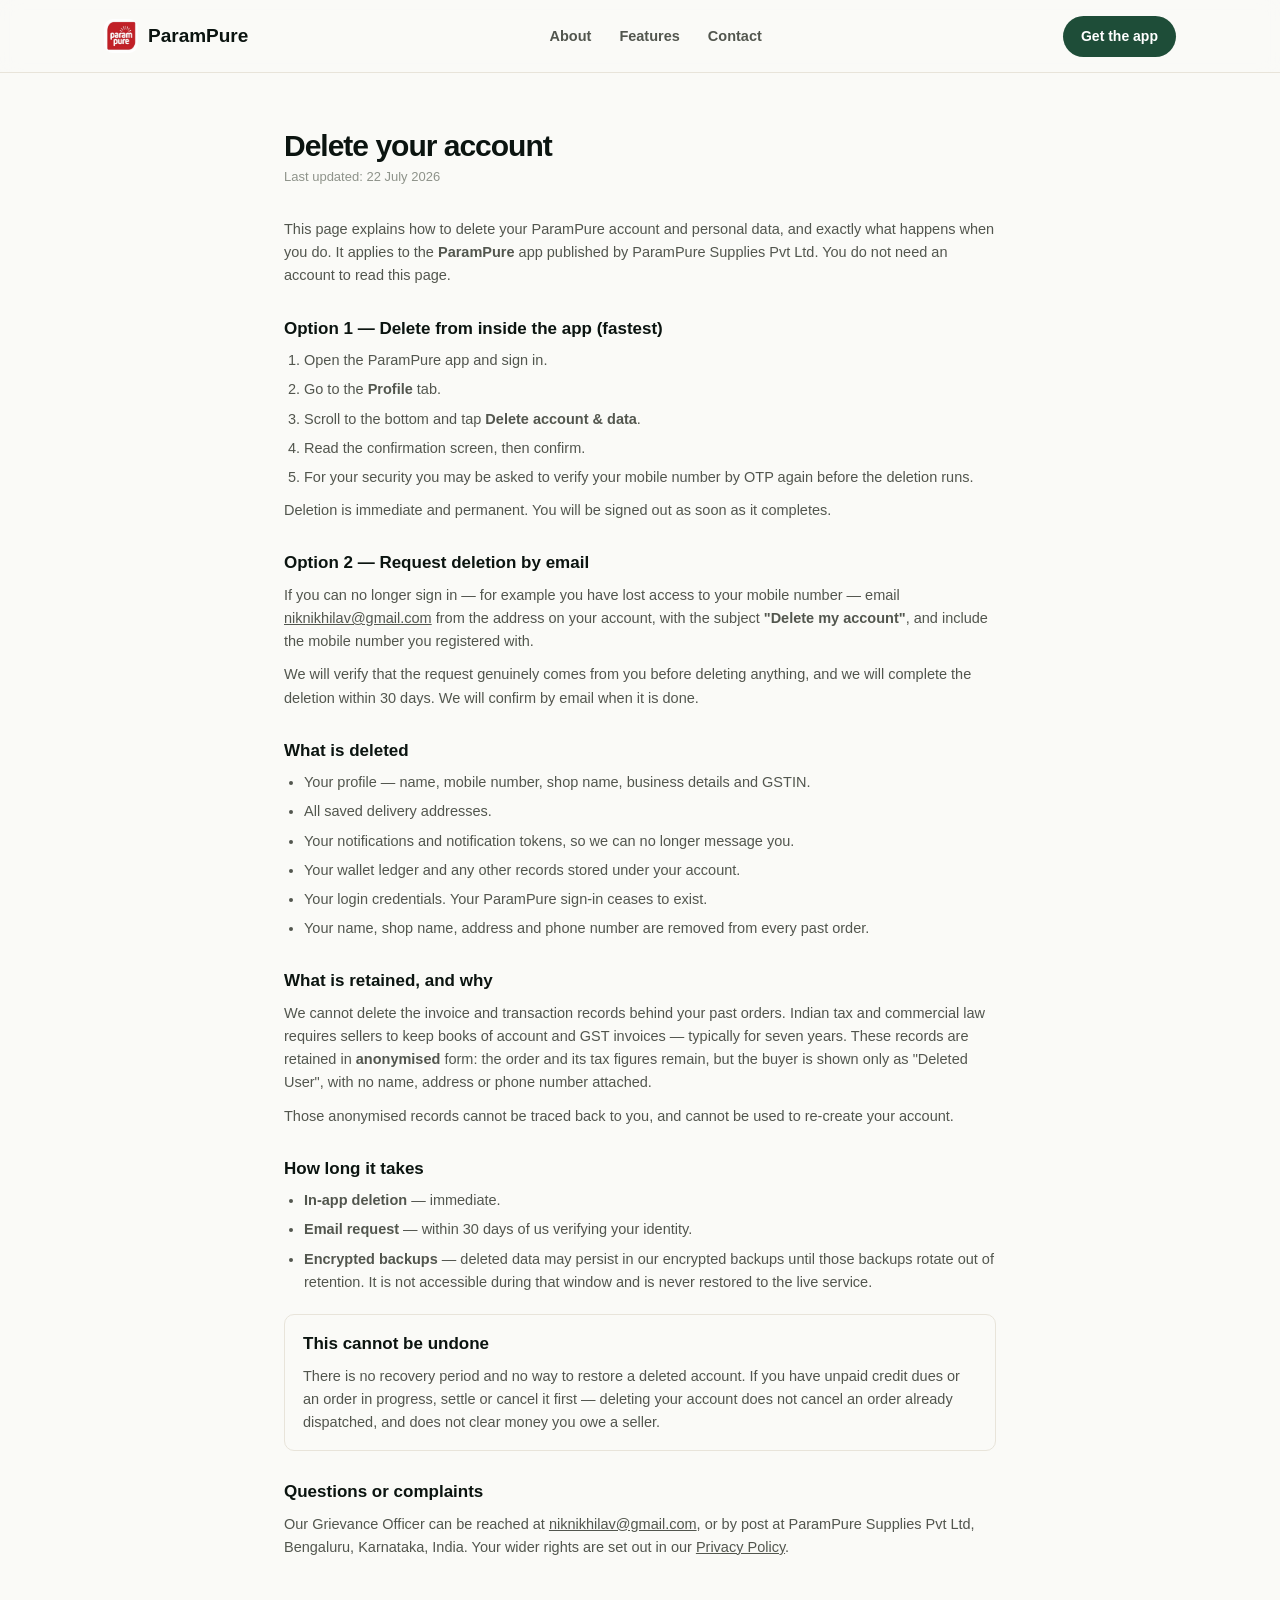
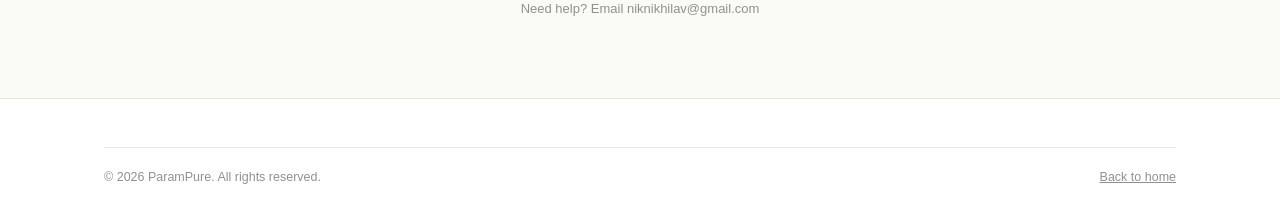
==== delete-account.html @ de6aaddd "DPDP-compliant privacy policy + public account-deletion page Rewrites privacy.html against India's D" ====
<!doctype html>
<html lang="en">
<head>
<meta charset="utf-8" />
<meta name="viewport" content="width=device-width, initial-scale=1" />
<title>Delete Your Account — ParamPure</title>
<meta name="description" content="How to delete your ParamPure account and personal data — in-app steps, email request route, and exactly what is deleted and what is retained." />
<link rel="icon" href="assets/favicon-32.png" sizes="32x32" />
<link rel="stylesheet" href="assets/styles.css" />
</head>
<body>

<nav class="nav">
  <div class="wrap">
    <a class="brand" href="index.html">
      <img src="assets/logo.png" alt="ParamPure logo" />
      ParamPure
    </a>
    <ul class="nav-links">
      <li><a href="index.html#purpose">About</a></li>
      <li><a href="index.html#features">Features</a></li>
      <li><a href="index.html#contact">Contact</a></li>
    </ul>
    <a class="nav-cta" href="index.html#contact">Get the app</a>
  </div>
</nav>

<div class="legal-doc">
  <h1>Delete your account</h1>
  <div class="updated">Last updated: 22 July 2026</div>

  <p>This page explains how to delete your ParamPure account and personal data, and exactly what happens when you do. It applies to the <strong>ParamPure</strong> app published by ParamPure Supplies Pvt Ltd. You do not need an account to read this page.</p>

  <h2>Option 1 — Delete from inside the app (fastest)</h2>
  <ol>
    <li>Open the ParamPure app and sign in.</li>
    <li>Go to the <strong>Profile</strong> tab.</li>
    <li>Scroll to the bottom and tap <strong>Delete account &amp; data</strong>.</li>
    <li>Read the confirmation screen, then confirm.</li>
    <li>For your security you may be asked to verify your mobile number by OTP again before the deletion runs.</li>
  </ol>
  <p>Deletion is immediate and permanent. You will be signed out as soon as it completes.</p>

  <h2>Option 2 — Request deletion by email</h2>
  <p>If you can no longer sign in — for example you have lost access to your mobile number — email <a href="mailto:niknikhilav@gmail.com">niknikhilav@gmail.com</a> from the address on your account, with the subject <strong>"Delete my account"</strong>, and include the mobile number you registered with.</p>
  <p>We will verify that the request genuinely comes from you before deleting anything, and we will complete the deletion within 30 days. We will confirm by email when it is done.</p>

  <h2>What is deleted</h2>
  <ul>
    <li>Your profile — name, mobile number, shop name, business details and GSTIN.</li>
    <li>All saved delivery addresses.</li>
    <li>Your notifications and notification tokens, so we can no longer message you.</li>
    <li>Your wallet ledger and any other records stored under your account.</li>
    <li>Your login credentials. Your ParamPure sign-in ceases to exist.</li>
    <li>Your name, shop name, address and phone number are removed from every past order.</li>
  </ul>

  <h2>What is retained, and why</h2>
  <p>We cannot delete the invoice and transaction records behind your past orders. Indian tax and commercial law requires sellers to keep books of account and GST invoices — typically for seven years. These records are retained in <strong>anonymised</strong> form: the order and its tax figures remain, but the buyer is shown only as "Deleted User", with no name, address or phone number attached.</p>
  <p>Those anonymised records cannot be traced back to you, and cannot be used to re-create your account.</p>

  <h2>How long it takes</h2>
  <ul>
    <li><strong>In-app deletion</strong> — immediate.</li>
    <li><strong>Email request</strong> — within 30 days of us verifying your identity.</li>
    <li><strong>Encrypted backups</strong> — deleted data may persist in our encrypted backups until those backups rotate out of retention. It is not accessible during that window and is never restored to the live service.</li>
  </ul>

  <div class="callout">
    <h2>This cannot be undone</h2>
    <p>There is no recovery period and no way to restore a deleted account. If you have unpaid credit dues or an order in progress, settle or cancel it first — deleting your account does not cancel an order already dispatched, and does not clear money you owe a seller.</p>
  </div>

  <h2>Questions or complaints</h2>
  <p>Our Grievance Officer can be reached at <a href="mailto:niknikhilav@gmail.com">niknikhilav@gmail.com</a>, or by post at ParamPure Supplies Pvt Ltd, Bengaluru, Karnataka, India. Your wider rights are set out in our <a href="privacy.html">Privacy Policy</a>.</p>

  <div class="contact-note">Need help? Email niknikhilav@gmail.com</div>
</div>

<footer>
  <div class="wrap">
    <div class="footer-bottom">
      <span>© 2026 ParamPure. All rights reserved.</span>
      <span><a href="index.html">Back to home</a></span>
    </div>
  </div>
</footer>

</body>
</html>
---- assets/styles.css ----
:root {
  --primary: #1e4d38;
  --primary-dark: #0c2b1e;
  --primary-soft: #e4ede7;
  --accent: #8b5e3c;
  --accent-soft: #efe2d2;
  --gold: #c9a24a;
  --gold-soft: #f6eed4;
  --bg: #fafaf7;
  --surface: #ffffff;
  --surface-alt: #f4f2ec;
  --border: #e8e4da;
  --text: #0b1410;
  --text-secondary: #52564e;
  --text-muted: #8e938a;
  --radius-lg: 20px;
  --radius-md: 14px;
  --max-w: 1120px;
}

* { box-sizing: border-box; }

html { scroll-behavior: smooth; }

body {
  margin: 0;
  font-family: "Inter", -apple-system, BlinkMacSystemFont, "Segoe UI", Roboto, sans-serif;
  background: var(--bg);
  color: var(--text);
  line-height: 1.5;
  -webkit-font-smoothing: antialiased;
}

a { color: inherit; }

img { max-width: 100%; display: block; }

.wrap {
  max-width: var(--max-w);
  margin: 0 auto;
  padding: 0 24px;
}

/* ---------- Nav ---------- */
.nav {
  position: sticky;
  top: 0;
  z-index: 50;
  background: rgba(250, 250, 247, 0.85);
  backdrop-filter: blur(10px);
  border-bottom: 1px solid var(--border);
}
.nav .wrap {
  display: flex;
  align-items: center;
  justify-content: space-between;
  height: 72px;
}
.brand {
  display: flex;
  align-items: center;
  gap: 10px;
  font-weight: 800;
  font-size: 19px;
  text-decoration: none;
  color: var(--text);
}
.brand img { width: 34px; height: 34px; border-radius: 9px; }
.nav-links {
  display: flex;
  gap: 28px;
  list-style: none;
  margin: 0;
  padding: 0;
}
.nav-links a {
  text-decoration: none;
  font-size: 14.5px;
  font-weight: 600;
  color: var(--text-secondary);
  transition: color .15s;
}
.nav-links a:hover { color: var(--primary); }
.nav-cta {
  display: inline-flex;
  align-items: center;
  gap: 6px;
  background: var(--primary);
  color: #fff;
  padding: 10px 18px;
  border-radius: 999px;
  font-weight: 700;
  font-size: 14px;
  text-decoration: none;
  white-space: nowrap;
}
.nav-toggle { display: none; }

@media (max-width: 800px) {
  .nav-links { display: none; }
  .nav-toggle {
    display: inline-flex;
    background: none;
    border: none;
    cursor: pointer;
    padding: 8px;
  }
}

/* ---------- Hero ---------- */
.hero {
  padding: 72px 0 56px;
  background:
    radial-gradient(circle at 85% 0%, var(--accent-soft) 0%, transparent 55%),
    radial-gradient(circle at 0% 100%, var(--primary-soft) 0%, transparent 45%);
}
.hero .wrap {
  display: grid;
  grid-template-columns: 1.1fr 0.9fr;
  gap: 48px;
  align-items: center;
}
.eyebrow {
  display: inline-flex;
  align-items: center;
  gap: 8px;
  background: var(--primary-soft);
  color: var(--primary);
  font-weight: 700;
  font-size: 12.5px;
  letter-spacing: 0.4px;
  padding: 7px 14px;
  border-radius: 999px;
  margin-bottom: 20px;
}
h1 {
  font-size: 44px;
  line-height: 1.12;
  letter-spacing: -1px;
  font-weight: 800;
  margin: 0 0 18px;
}
h1 span { color: var(--primary); }
.lede {
  font-size: 17px;
  color: var(--text-secondary);
  max-width: 46ch;
  margin: 0 0 28px;
}
.cta-row { display: flex; gap: 14px; flex-wrap: wrap; }
.btn {
  display: inline-flex;
  align-items: center;
  gap: 8px;
  padding: 14px 24px;
  border-radius: 14px;
  font-weight: 700;
  font-size: 15px;
  text-decoration: none;
  border: 1px solid transparent;
}
.btn-primary { background: var(--primary); color: #fff; }
.btn-secondary { background: var(--surface); color: var(--text); border-color: var(--border); }

.hero-card {
  background: var(--surface);
  border: 1px solid var(--border);
  border-radius: var(--radius-lg);
  padding: 28px;
  box-shadow: 0 24px 60px -24px rgba(11, 20, 16, 0.25);
}
.hero-card-top {
  display: flex;
  align-items: center;
  gap: 14px;
  margin-bottom: 20px;
}
.hero-card-top img { width: 52px; height: 52px; border-radius: 14px; }
.hero-card-top .name { font-weight: 800; font-size: 17px; }
.hero-card-top .sub { font-size: 12.5px; color: var(--text-muted); }
.stat-grid {
  display: grid;
  grid-template-columns: repeat(2, 1fr);
  gap: 12px;
}
.stat {
  background: var(--surface-alt);
  border-radius: 12px;
  padding: 14px;
}
.stat .num { font-size: 22px; font-weight: 800; color: var(--primary); }
.stat .label { font-size: 12px; color: var(--text-secondary); margin-top: 2px; }

@media (max-width: 800px) {
  .hero .wrap { grid-template-columns: 1fr; }
  h1 { font-size: 32px; }
}

/* ---------- Section shells ---------- */
section { padding: 72px 0; }
.section-head { max-width: 640px; margin: 0 auto 44px; text-align: center; }
.section-head .kicker {
  color: var(--accent);
  font-weight: 800;
  font-size: 12.5px;
  letter-spacing: 0.8px;
  text-transform: uppercase;
  margin-bottom: 10px;
}
.section-head h2 { font-size: 30px; letter-spacing: -0.5px; margin: 0 0 12px; }
.section-head p { color: var(--text-secondary); font-size: 15.5px; margin: 0; }

/* ---------- Purpose ---------- */
.purpose { background: var(--surface); border-top: 1px solid var(--border); border-bottom: 1px solid var(--border); }
.purpose-grid {
  display: grid;
  grid-template-columns: repeat(2, 1fr);
  gap: 40px;
  align-items: start;
}
.purpose-grid p { color: var(--text-secondary); font-size: 15.5px; margin: 0 0 14px; }
.purpose-grid h3 { font-size: 15px; margin: 0 0 8px; }
@media (max-width: 800px) { .purpose-grid { grid-template-columns: 1fr; } }

/* ---------- Features ---------- */
.features-grid {
  display: grid;
  grid-template-columns: repeat(3, 1fr);
  gap: 20px;
}
.feature-card {
  background: var(--surface);
  border: 1px solid var(--border);
  border-radius: var(--radius-md);
  padding: 24px;
}
.feature-icon {
  width: 44px;
  height: 44px;
  border-radius: 12px;
  background: var(--primary-soft);
  display: flex;
  align-items: center;
  justify-content: center;
  margin-bottom: 16px;
  font-size: 20px;
}
.feature-card h3 { font-size: 16px; margin: 0 0 6px; }
.feature-card p { font-size: 13.5px; color: var(--text-secondary); margin: 0; }
@media (max-width: 900px) { .features-grid { grid-template-columns: repeat(2, 1fr); } }
@media (max-width: 600px) { .features-grid { grid-template-columns: 1fr; } }

/* ---------- Roles (buyer/seller) ---------- */
.roles-grid { display: grid; grid-template-columns: 1fr 1fr; gap: 24px; }
.role-card {
  border-radius: var(--radius-lg);
  padding: 32px;
  color: #fff;
}
.role-card.buyer { background: linear-gradient(145deg, var(--primary) 0%, var(--primary-dark) 100%); }
.role-card.seller { background: linear-gradient(145deg, var(--accent) 0%, #5b3a29 100%); }
.role-card .tag {
  display: inline-block;
  background: rgba(255,255,255,0.18);
  font-size: 12px;
  font-weight: 700;
  letter-spacing: 0.5px;
  padding: 5px 12px;
  border-radius: 999px;
  margin-bottom: 14px;
}
.role-card h3 { font-size: 21px; margin: 0 0 10px; }
.role-card ul { padding-left: 18px; margin: 16px 0 0; font-size: 14px; opacity: 0.92; }
.role-card li { margin-bottom: 6px; }
@media (max-width: 800px) { .roles-grid { grid-template-columns: 1fr; } }

/* ---------- Steps ---------- */
.steps { display: grid; grid-template-columns: repeat(3, 1fr); gap: 24px; }
.step { text-align: center; padding: 0 12px; }
.step-num {
  width: 40px; height: 40px;
  border-radius: 50%;
  background: var(--primary);
  color: #fff;
  display: flex; align-items: center; justify-content: center;
  font-weight: 800;
  margin: 0 auto 16px;
}
.step h3 { font-size: 16px; margin: 0 0 8px; }
.step p { font-size: 13.5px; color: var(--text-secondary); margin: 0; }
@media (max-width: 800px) { .steps { grid-template-columns: 1fr; gap: 32px; } }

/* ---------- CTA band ---------- */
.cta-band {
  background: var(--primary-dark);
  color: #fff;
  border-radius: var(--radius-lg);
  padding: 48px;
  text-align: center;
  margin: 0 24px;
}
.cta-band h2 { font-size: 26px; margin: 0 0 12px; }
.cta-band p { color: rgba(255,255,255,0.7); margin: 0 0 24px; }
.cta-band .cta-row { justify-content: center; }
.cta-band .btn-secondary { background: rgba(255,255,255,0.1); color: #fff; border-color: rgba(255,255,255,0.2); }

/* ---------- Footer ---------- */
footer { background: var(--surface); border-top: 1px solid var(--border); padding: 48px 0 28px; }
.footer-grid {
  display: grid;
  grid-template-columns: 1.4fr 1fr 1fr 1fr;
  gap: 32px;
  margin-bottom: 32px;
}
.footer-brand { display: flex; align-items: center; gap: 10px; font-weight: 800; margin-bottom: 10px; }
.footer-brand img { width: 28px; height: 28px; border-radius: 8px; }
.footer-desc { color: var(--text-secondary); font-size: 13.5px; max-width: 32ch; }
.footer-col h4 { font-size: 12.5px; text-transform: uppercase; letter-spacing: 0.5px; color: var(--text-muted); margin: 0 0 14px; }
.footer-col ul { list-style: none; padding: 0; margin: 0; }
.footer-col li { margin-bottom: 10px; }
.footer-col a { text-decoration: none; font-size: 14px; color: var(--text-secondary); }
.footer-col a:hover { color: var(--primary); }
.footer-bottom {
  border-top: 1px solid var(--border);
  padding-top: 20px;
  display: flex;
  justify-content: space-between;
  flex-wrap: wrap;
  gap: 10px;
  font-size: 12.5px;
  color: var(--text-muted);
}
@media (max-width: 800px) { .footer-grid { grid-template-columns: 1fr 1fr; } }
@media (max-width: 500px) { .footer-grid { grid-template-columns: 1fr; } }

/* ---------- Legal pages ---------- */
.legal-doc { max-width: 760px; margin: 0 auto; padding: 56px 24px 80px; }
.legal-doc h1 { font-size: 30px; margin-bottom: 4px; }
.legal-doc .updated { color: var(--text-muted); font-size: 13px; margin-bottom: 32px; }
.legal-doc h2 { font-size: 17px; margin: 28px 0 8px; }
.legal-doc p { color: var(--text-secondary); font-size: 14.5px; line-height: 1.6; margin: 0; }
.legal-doc .contact-note { text-align: center; margin-top: 40px; color: var(--text-muted); font-size: 13px; }
.legal-doc ul, .legal-doc ol { color: var(--text-secondary); font-size: 14.5px; line-height: 1.6; margin: 8px 0 0; padding-left: 20px; }
.legal-doc li { margin-bottom: 6px; }
.legal-doc li:last-child { margin-bottom: 0; }
.legal-doc p + p, .legal-doc ul + p, .legal-doc ol + p { margin-top: 10px; }
.legal-doc .callout { border: 1px solid var(--border, #e5e5e5); border-radius: 10px; padding: 16px 18px; margin: 20px 0 0; }
.legal-doc .callout p { margin: 0; }
.legal-doc .callout h2 { margin-top: 0; }
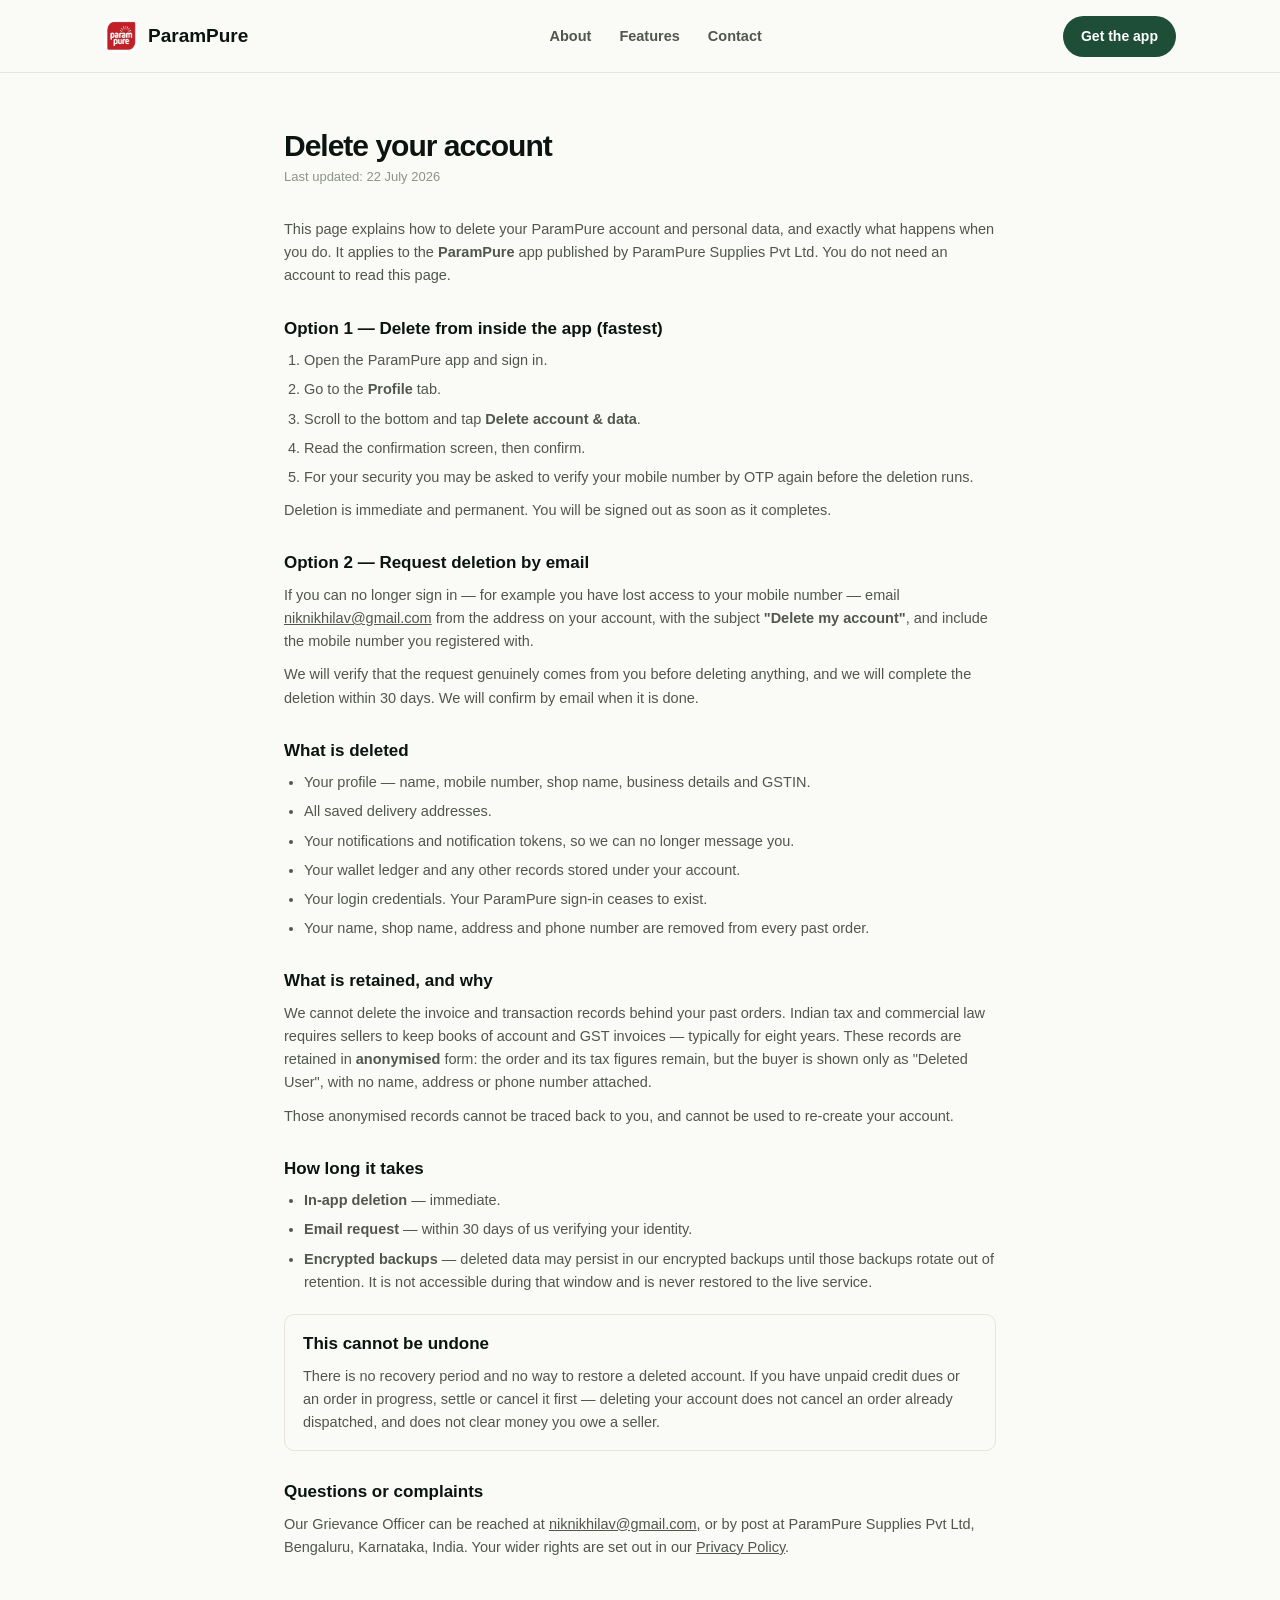
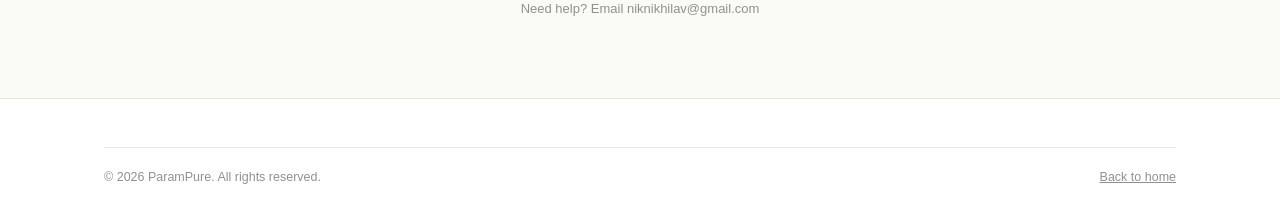
==== commit cfee5fe8: "Retention: 7 -> 8 years (Companies Act §128 binding maximum) Companies Act 2013 §128 requires books " ====
--- a/delete-account.html
+++ b/delete-account.html
@@ -56,7 +56,7 @@
   </ul>
 
   <h2>What is retained, and why</h2>
-  <p>We cannot delete the invoice and transaction records behind your past orders. Indian tax and commercial law requires sellers to keep books of account and GST invoices — typically for seven years. These records are retained in <strong>anonymised</strong> form: the order and its tax figures remain, but the buyer is shown only as "Deleted User", with no name, address or phone number attached.</p>
+  <p>We cannot delete the invoice and transaction records behind your past orders. Indian tax and commercial law requires sellers to keep books of account and GST invoices — typically for eight years. These records are retained in <strong>anonymised</strong> form: the order and its tax figures remain, but the buyer is shown only as "Deleted User", with no name, address or phone number attached.</p>
   <p>Those anonymised records cannot be traced back to you, and cannot be used to re-create your account.</p>
 
   <h2>How long it takes</h2>
